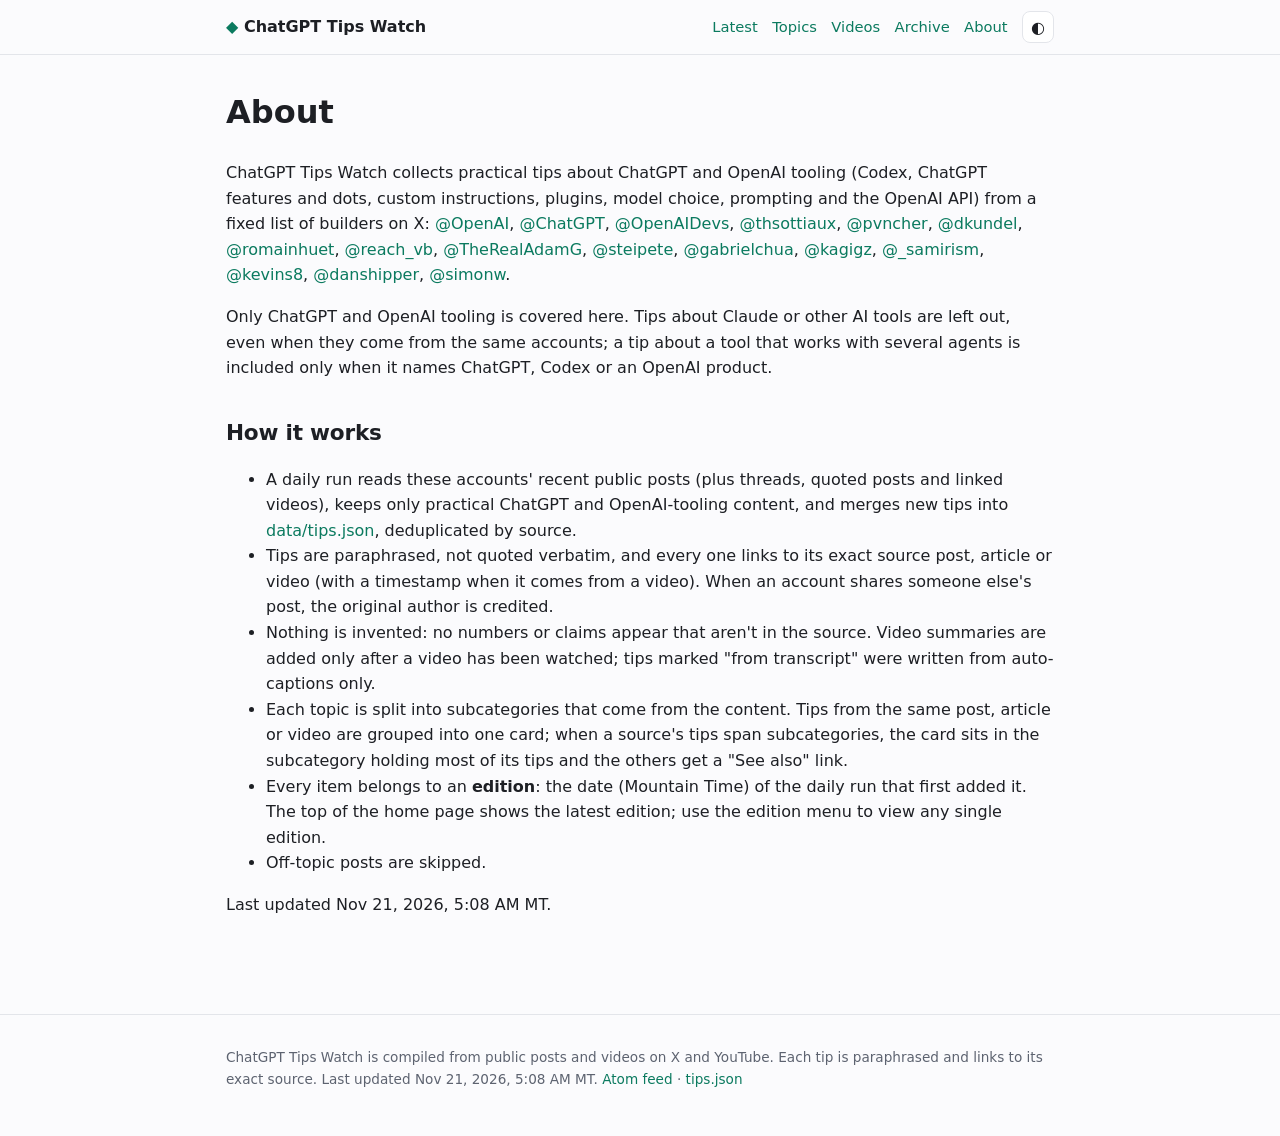
==== about/index.html @ 50415d3f "Daily update 2026-11-21" ====
<!DOCTYPE html>
<html lang="en">
<head>
<meta charset="utf-8">
<meta name="viewport" content="width=device-width, initial-scale=1">
<title>About · ChatGPT Tips Watch</title>
<meta name="description" content="What ChatGPT Tips Watch is and how it&#x27;s made.">
<link rel="canonical" href="https://cfmayer.github.io/chatgpt-tips-watch/about/">
<meta name="color-scheme" content="light dark">
<script>(function(){var d=document.documentElement,t=null;try{t=localStorage.getItem('theme')}catch(e){}if(t!=='light'&&t!=='dark'){t=window.matchMedia&&matchMedia('(prefers-color-scheme: dark)').matches?'dark':'light'}d.setAttribute('data-theme',t)})();</script>
<link rel="icon" href="../favicon.svg" type="image/svg+xml">
<link rel="alternate" type="application/atom+xml" title="ChatGPT Tips Watch (Atom feed)" href="https://cfmayer.github.io/chatgpt-tips-watch/feed.xml">
<link rel="stylesheet" href="../assets/site.css?v=15bbc7c3">
<meta property="og:site_name" content="ChatGPT Tips Watch">
<meta property="og:title" content="About · ChatGPT Tips Watch">
<meta property="og:description" content="What ChatGPT Tips Watch is and how it&#x27;s made.">
<meta property="og:type" content="website">
<meta property="og:url" content="https://cfmayer.github.io/chatgpt-tips-watch/about/">
</head>
<body>
<a class="skip" href="#main">Skip to content</a>
<header class="top">
  <div class="wrap top-in">
    <a class="brand" href="../"><span class="logo" aria-hidden="true">◆</span> ChatGPT Tips Watch</a>
    <nav>
      <a href="../#latest">Latest</a>
      <a href="../#topics">Topics</a>
      <a href="../?type=video#topics">Videos</a>
      <a href="../archive/">Archive</a>
      <a href="../about/">About</a>
      <button class="theme" type="button" aria-label="Toggle dark mode" onclick="(function(d){var t=d.getAttribute('data-theme')==='dark'?'light':'dark';d.setAttribute('data-theme',t);try{localStorage.setItem('theme',t)}catch(e){}})(document.documentElement)">◐</button>
    </nav>
  </div>
</header>

<main id="main" class="wrap prose">
<h1>About</h1>
<p>ChatGPT Tips Watch collects practical tips about ChatGPT and OpenAI tooling (Codex, ChatGPT features and dots, custom instructions, plugins, model choice, prompting and the OpenAI API) from a fixed list of builders on X: <a href="https://x.com/OpenAI" target="_blank" rel="noopener">@OpenAI</a>, <a href="https://x.com/ChatGPT" target="_blank" rel="noopener">@ChatGPT</a>, <a href="https://x.com/OpenAIDevs" target="_blank" rel="noopener">@OpenAIDevs</a>, <a href="https://x.com/thsottiaux" target="_blank" rel="noopener">@thsottiaux</a>, <a href="https://x.com/pvncher" target="_blank" rel="noopener">@pvncher</a>, <a href="https://x.com/dkundel" target="_blank" rel="noopener">@dkundel</a>, <a href="https://x.com/romainhuet" target="_blank" rel="noopener">@romainhuet</a>, <a href="https://x.com/reach_vb" target="_blank" rel="noopener">@reach_vb</a>, <a href="https://x.com/TheRealAdamG" target="_blank" rel="noopener">@TheRealAdamG</a>, <a href="https://x.com/steipete" target="_blank" rel="noopener">@steipete</a>, <a href="https://x.com/gabrielchua" target="_blank" rel="noopener">@gabrielchua</a>, <a href="https://x.com/kagigz" target="_blank" rel="noopener">@kagigz</a>, <a href="https://x.com/_samirism" target="_blank" rel="noopener">@_samirism</a>, <a href="https://x.com/kevins8" target="_blank" rel="noopener">@kevins8</a>, <a href="https://x.com/danshipper" target="_blank" rel="noopener">@danshipper</a>, <a href="https://x.com/simonw" target="_blank" rel="noopener">@simonw</a>.</p><p>Only ChatGPT and OpenAI tooling is covered here. Tips about Claude or other AI tools are left out, even when they come from the same accounts; a tip about a tool that works with several agents is included only when it names ChatGPT, Codex or an OpenAI product.</p>
<h2>How it works</h2>
<ul>
<li>A daily run reads these accounts' recent public posts (plus threads, quoted posts and linked videos), keeps only practical ChatGPT and OpenAI-tooling content, and merges new tips into <a href="../data/tips.json">data/tips.json</a>, deduplicated by source.</li>
<li>Tips are paraphrased, not quoted verbatim, and every one links to its exact source post, article or video (with a timestamp when it comes from a video). When an account shares someone else's post, the original author is credited.</li>
<li>Nothing is invented: no numbers or claims appear that aren't in the source. Video summaries are added only after a video has been watched; tips marked "from transcript" were written from auto-captions only.</li>
<li>Each topic is split into subcategories that come from the content. Tips from the same post, article or video are grouped into one card; when a source's tips span subcategories, the card sits in the subcategory holding most of its tips and the others get a "See also" link.</li>
<li>Every item belongs to an <strong>edition</strong>: the date (Mountain Time) of the daily run that first added it. The top of the home page shows the latest edition; use the edition menu to view any single edition.</li>
<li>Off-topic posts are skipped.</li>
</ul>
<p>Last updated Nov 21, 2026, 5:08 AM MT.</p>
</main>
<footer class="foot"><div class="wrap">
<p>ChatGPT Tips Watch is compiled from public posts and videos on X and YouTube. Each tip is paraphrased and links to its exact source. Last updated Nov 21, 2026, 5:08 AM MT. <a href="https://cfmayer.github.io/chatgpt-tips-watch/feed.xml">Atom feed</a> · <a href="../data/tips.json">tips.json</a></p>
</div></footer>
</body></html>
---- assets/site.css ----
:root{--bg:#fbfbfd;--fg:#1d1f24;--muted:#5d6370;--card:#fff;--line:#e3e5ea;--accent:#0b7a5f;--accent-soft:#dff3ec;--ok:#2b8a3e;--warn:#b26a00;--tr:#7048e8}
[data-theme=dark]{--bg:#111318;--fg:#e6e8ee;--muted:#9aa1ae;--card:#1a1d24;--line:#2b2f39;--accent:#5fd3ae;--accent-soft:#1c3a31;--ok:#69db7c;--warn:#ffc078;--tr:#b197fc}
*{box-sizing:border-box}
html{scroll-behavior:smooth;scroll-padding-top:4.5rem}
body{margin:0;background:var(--bg);color:var(--fg);font:16px/1.6 system-ui,-apple-system,"Segoe UI",Roboto,Helvetica,Arial,sans-serif;-webkit-text-size-adjust:100%}
a{color:var(--accent);text-decoration:none}a:hover{text-decoration:underline}
.wrap{max-width:860px;margin:0 auto;padding:0 1rem}
.skip{position:absolute;left:-999px}.skip:focus{left:1rem;top:1rem;background:var(--card);padding:.5rem;z-index:9}
.sr{position:absolute;width:1px;height:1px;overflow:hidden;clip:rect(0 0 0 0)}
.top{position:sticky;top:0;z-index:5;background:color-mix(in srgb,var(--bg) 88%,transparent);backdrop-filter:blur(8px);border-bottom:1px solid var(--line)}
.top-in{display:flex;align-items:center;justify-content:space-between;gap:1rem;height:3.4rem}
.brand{font-weight:700;color:var(--fg);white-space:nowrap}.logo{color:var(--accent)}
.top nav{display:flex;gap:.9rem;align-items:center;font-size:.92rem;overflow-x:auto}
.theme{border:1px solid var(--line);background:var(--card);color:var(--fg);border-radius:8px;width:2rem;height:2rem;cursor:pointer;font-size:1rem}
.hero{padding:2rem 0 .5rem}.hero h1{font-size:2.1rem;margin:0 0 .3rem;letter-spacing:-.02em}
.lede{color:var(--muted);margin:.2rem 0 .6rem;font-size:1.05rem}.stats{font-size:.92rem;color:var(--muted);margin:0}
.controls{position:sticky;top:3.4rem;z-index:4;background:var(--bg);padding:.8rem 0 .5rem;border-bottom:1px solid var(--line);display:grid;grid-template-columns:1fr;gap:.5rem}
.selects{display:grid;grid-template-columns:repeat(4,1fr);gap:.4rem}
.selects select{font:inherit;font-size:.88rem;padding:.45rem .5rem;border:1px solid var(--line);border-radius:10px;background:var(--card);color:var(--fg);width:100%;min-width:0}
#q,#aq{font:inherit;padding:.6rem .8rem;border:1px solid var(--line);border-radius:10px;background:var(--card);color:var(--fg);width:100%}
#q:focus,#aq:focus,.selects select:focus{outline:2px solid var(--accent);outline-offset:1px}
.chips{grid-column:1/-1;display:flex;gap:.4rem;overflow-x:auto;padding-bottom:.2rem;scrollbar-width:thin}
.chip{font:inherit;font-size:.85rem;white-space:nowrap;border:1px solid var(--line);background:var(--card);color:var(--fg);border-radius:999px;padding:.25rem .7rem;cursor:pointer}
.chip span{color:var(--muted);font-size:.78rem}.chip[aria-pressed=true]{background:var(--accent);border-color:var(--accent);color:#fff}.chip[aria-pressed=true] span{color:#fff}
.status{grid-column:1/-1;margin:0;font-size:.85rem;color:var(--muted);min-height:1.2em}
h2{font-size:1.35rem;margin:2.2rem 0 .8rem;letter-spacing:-.01em}.count{font-size:.85rem;color:var(--muted);font-weight:500;background:var(--accent-soft);border-radius:999px;padding:.05rem .55rem;vertical-align:middle}
.hint{color:var(--muted);font-size:.9rem;margin-top:-.4rem}
.toc ul{list-style:none;padding:0;margin:0}.tocl{display:grid;grid-template-columns:repeat(auto-fill,minmax(250px,1fr));gap:.8rem 1.2rem}.toc li span{color:var(--muted);font-size:.85rem}.toc .tt{font-weight:600}.tocl ul{margin:.2rem 0 0 .2rem;padding-left:.7rem;border-left:2px solid var(--line);font-size:.9rem}
.card{background:var(--card);border:1px solid var(--line);border-radius:12px;padding:.9rem 1rem;margin:.7rem 0}
.card:target,.t:target{outline:2px solid var(--accent);outline-offset:2px;border-radius:6px}
.card h3{font-size:1.04rem;margin:.25rem 0 .35rem;line-height:1.35}
.card p{margin:.3rem 0}
.meta{display:flex;flex-wrap:wrap;gap:.25rem .7rem;font-size:.82rem;color:var(--muted);align-items:center}
.topic-pill{background:var(--accent-soft);border-radius:999px;padding:.05rem .55rem;font-weight:600}
.credit{font-style:italic}
.note{font-size:.82rem;color:var(--tr)}
.src{font-size:.86rem}.perma{color:var(--muted)}
.badge{display:inline-block;font-size:.75rem;font-weight:600;border-radius:6px;padding:.05rem .45rem;margin-right:.3rem;border:1px solid currentColor}
.badge.ok{color:var(--ok)}.badge.wait{color:var(--warn)}.badge.tr{color:var(--tr)}.badge.skip{color:var(--muted)}
.empty{color:var(--muted)}
.tablewrap{overflow-x:auto;margin-top:1rem}
table.archive{border-collapse:collapse;width:100%;font-size:.9rem}
.archive th,.archive td{text-align:left;padding:.45rem .5rem;border-bottom:1px solid var(--line);vertical-align:top}
.archive td:first-child{white-space:nowrap;color:var(--muted)}
.prose{padding-bottom:2rem}.prose h1{margin-top:2rem}
.foot{border-top:1px solid var(--line);margin-top:3rem;padding:1.2rem 0 2rem;color:var(--muted);font-size:.85rem}
h3.sch{font-size:1.02rem;margin:1.4rem 0 .4rem;color:var(--muted);text-transform:uppercase;letter-spacing:.04em}
.card h3 .n{font-size:.78rem;color:var(--muted);font-weight:500}
.card .sum{color:var(--fg);font-size:.95rem}
ul.tips{margin:.5rem 0 .3rem;padding-left:1.1rem}ul.tips li{margin:.35rem 0}
.t .credit,.t .tsrc,.t .xsub{font-size:.8rem}.t .credit{color:var(--muted)}
.xsub{background:var(--accent-soft);border-radius:999px;padding:0 .45rem;white-space:nowrap}
.ts{font-variant-numeric:tabular-nums;font-size:.82rem;font-weight:600;white-space:nowrap}span.ts{color:var(--muted)}
.type{font-weight:600;color:var(--fg)}.type.video{color:var(--tr)}.type.article{color:var(--ok)}
.badge.ed{color:var(--muted);font-weight:500}
.seealso{font-size:.88rem;color:var(--muted);margin:.3rem 0 .8rem;padding:.4rem .7rem;border-left:3px solid var(--accent-soft)}.seealso ul{list-style:none;margin:.1rem 0 0;padding:0}.seealso span{font-size:.82rem}
.latest{background:var(--card);border:1px solid var(--accent);border-radius:14px;padding:.8rem 1rem;margin:1rem 0}
.latest h2{margin:.1rem 0 .3rem}.kicker{margin:0;font-size:.78rem;text-transform:uppercase;letter-spacing:.08em;color:var(--accent);font-weight:700}
.latest .hint{margin:.2rem 0 .5rem}
.btn{font:inherit;font-size:.88rem;border:1px solid var(--accent);background:var(--accent);color:#fff;border-radius:8px;padding:.3rem .8rem;cursor:pointer}
.linkbtn{font:inherit;border:0;background:none;color:var(--accent);cursor:pointer;padding:0;text-decoration:underline}
.edindex{margin-top:.6rem}.edindex summary{cursor:pointer;font-weight:600;font-size:.92rem}
.eitopic h3{font-size:.95rem;margin:.8rem 0 .2rem}.eisub h4{font-size:.82rem;margin:.3rem 0 .1rem;color:var(--muted);font-weight:600}
.eisub ul{margin:0;padding-left:1.1rem;font-size:.88rem}.eisub li span{color:var(--muted);font-size:.78rem}
.wide{max-width:1100px}
@media (max-width:600px){.controls{position:static}.selects{grid-template-columns:1fr 1fr}.card{padding:.8rem .8rem}ul.tips{padding-left:1rem}.hero h1{font-size:1.7rem}.controls{grid-template-columns:1fr}.top nav a:nth-child(1),.top nav a:nth-child(2){display:none}}
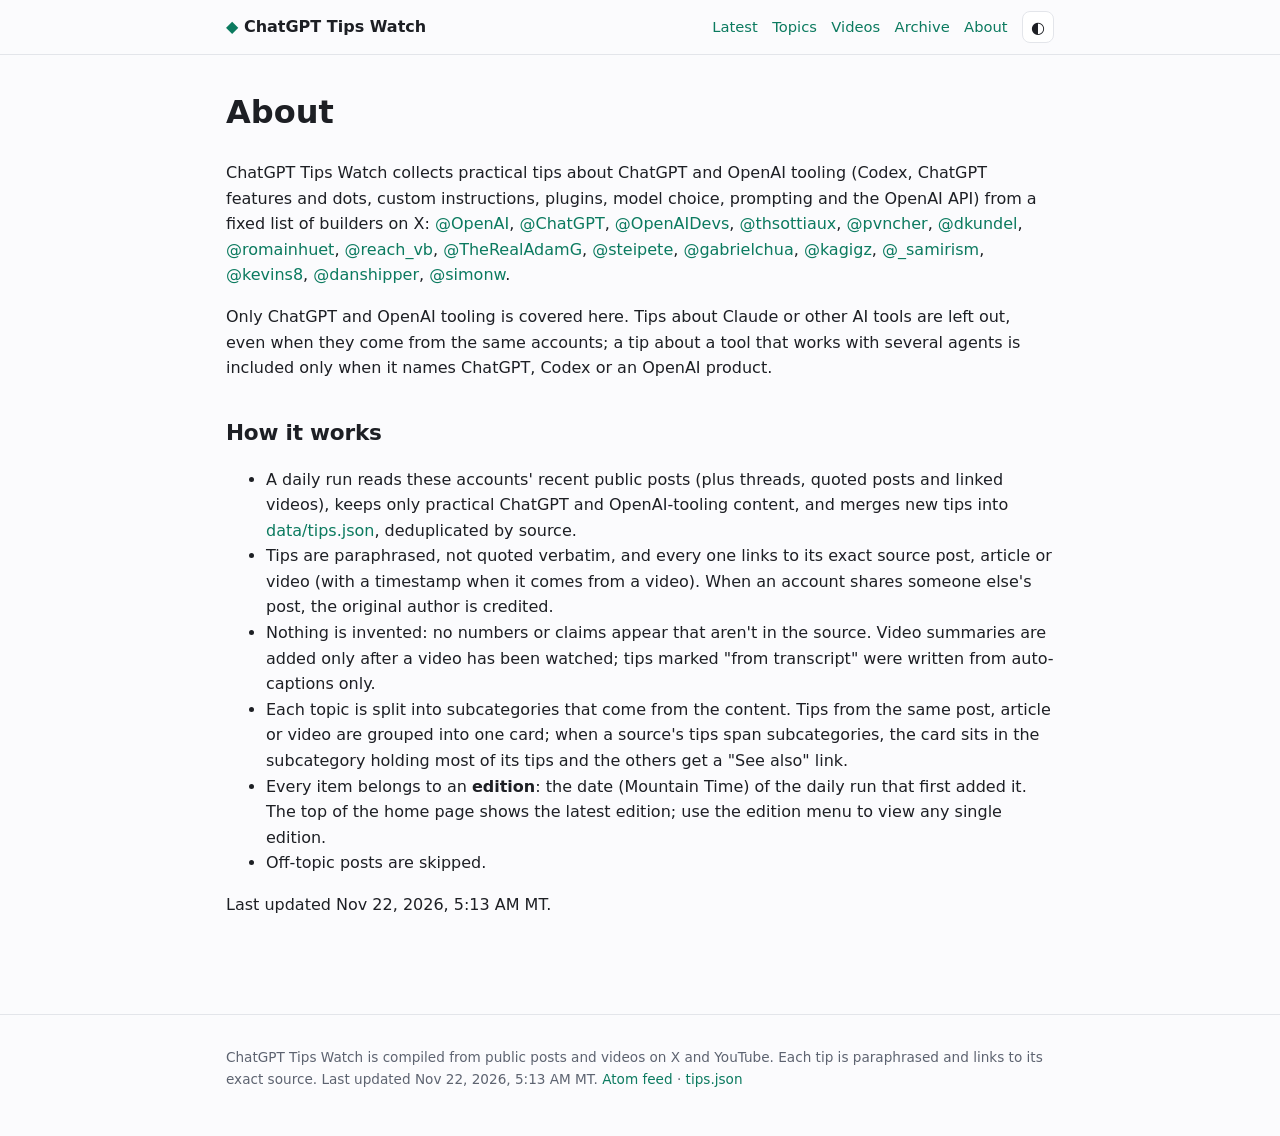
==== commit 38255f1c: "Daily update 2026-11-22" ====
--- a/about/index.html
+++ b/about/index.html
@@ -45,9 +45,9 @@
 <li>Every item belongs to an <strong>edition</strong>: the date (Mountain Time) of the daily run that first added it. The top of the home page shows the latest edition; use the edition menu to view any single edition.</li>
 <li>Off-topic posts are skipped.</li>
 </ul>
-<p>Last updated Nov 21, 2026, 5:08 AM MT.</p>
+<p>Last updated Nov 22, 2026, 5:13 AM MT.</p>
 </main>
 <footer class="foot"><div class="wrap">
-<p>ChatGPT Tips Watch is compiled from public posts and videos on X and YouTube. Each tip is paraphrased and links to its exact source. Last updated Nov 21, 2026, 5:08 AM MT. <a href="https://cfmayer.github.io/chatgpt-tips-watch/feed.xml">Atom feed</a> · <a href="../data/tips.json">tips.json</a></p>
+<p>ChatGPT Tips Watch is compiled from public posts and videos on X and YouTube. Each tip is paraphrased and links to its exact source. Last updated Nov 22, 2026, 5:13 AM MT. <a href="https://cfmayer.github.io/chatgpt-tips-watch/feed.xml">Atom feed</a> · <a href="../data/tips.json">tips.json</a></p>
 </div></footer>
 </body></html>
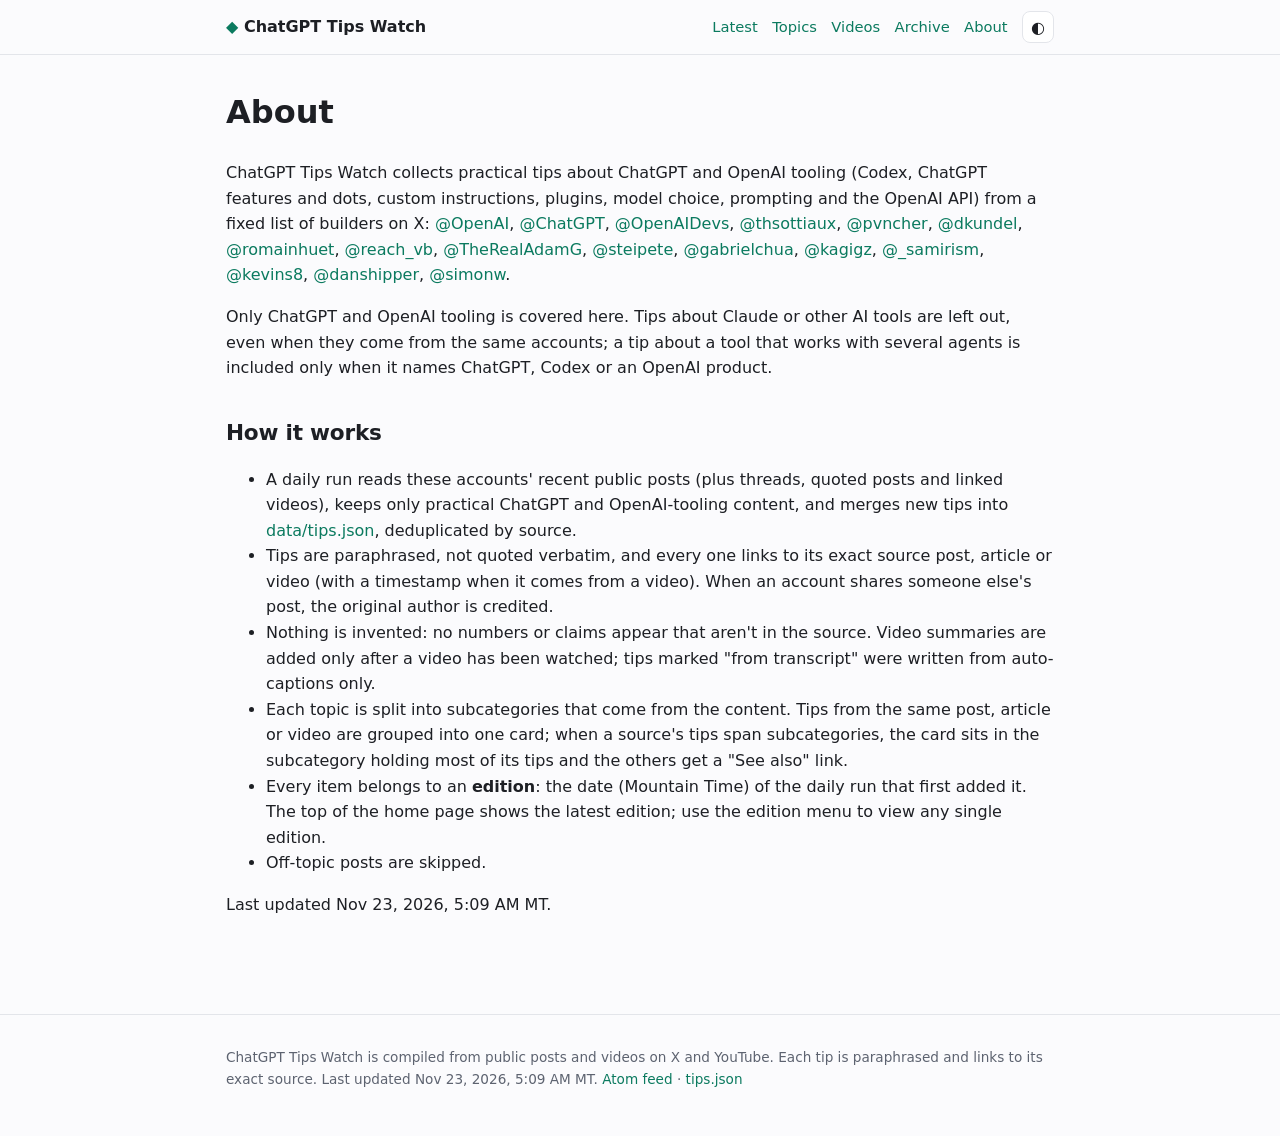
==== commit 8712b14c: "Daily update 2026-11-23" ====
--- a/about/index.html
+++ b/about/index.html
@@ -45,9 +45,9 @@
 <li>Every item belongs to an <strong>edition</strong>: the date (Mountain Time) of the daily run that first added it. The top of the home page shows the latest edition; use the edition menu to view any single edition.</li>
 <li>Off-topic posts are skipped.</li>
 </ul>
-<p>Last updated Nov 22, 2026, 5:13 AM MT.</p>
+<p>Last updated Nov 23, 2026, 5:09 AM MT.</p>
 </main>
 <footer class="foot"><div class="wrap">
-<p>ChatGPT Tips Watch is compiled from public posts and videos on X and YouTube. Each tip is paraphrased and links to its exact source. Last updated Nov 22, 2026, 5:13 AM MT. <a href="https://cfmayer.github.io/chatgpt-tips-watch/feed.xml">Atom feed</a> · <a href="../data/tips.json">tips.json</a></p>
+<p>ChatGPT Tips Watch is compiled from public posts and videos on X and YouTube. Each tip is paraphrased and links to its exact source. Last updated Nov 23, 2026, 5:09 AM MT. <a href="https://cfmayer.github.io/chatgpt-tips-watch/feed.xml">Atom feed</a> · <a href="../data/tips.json">tips.json</a></p>
 </div></footer>
 </body></html>
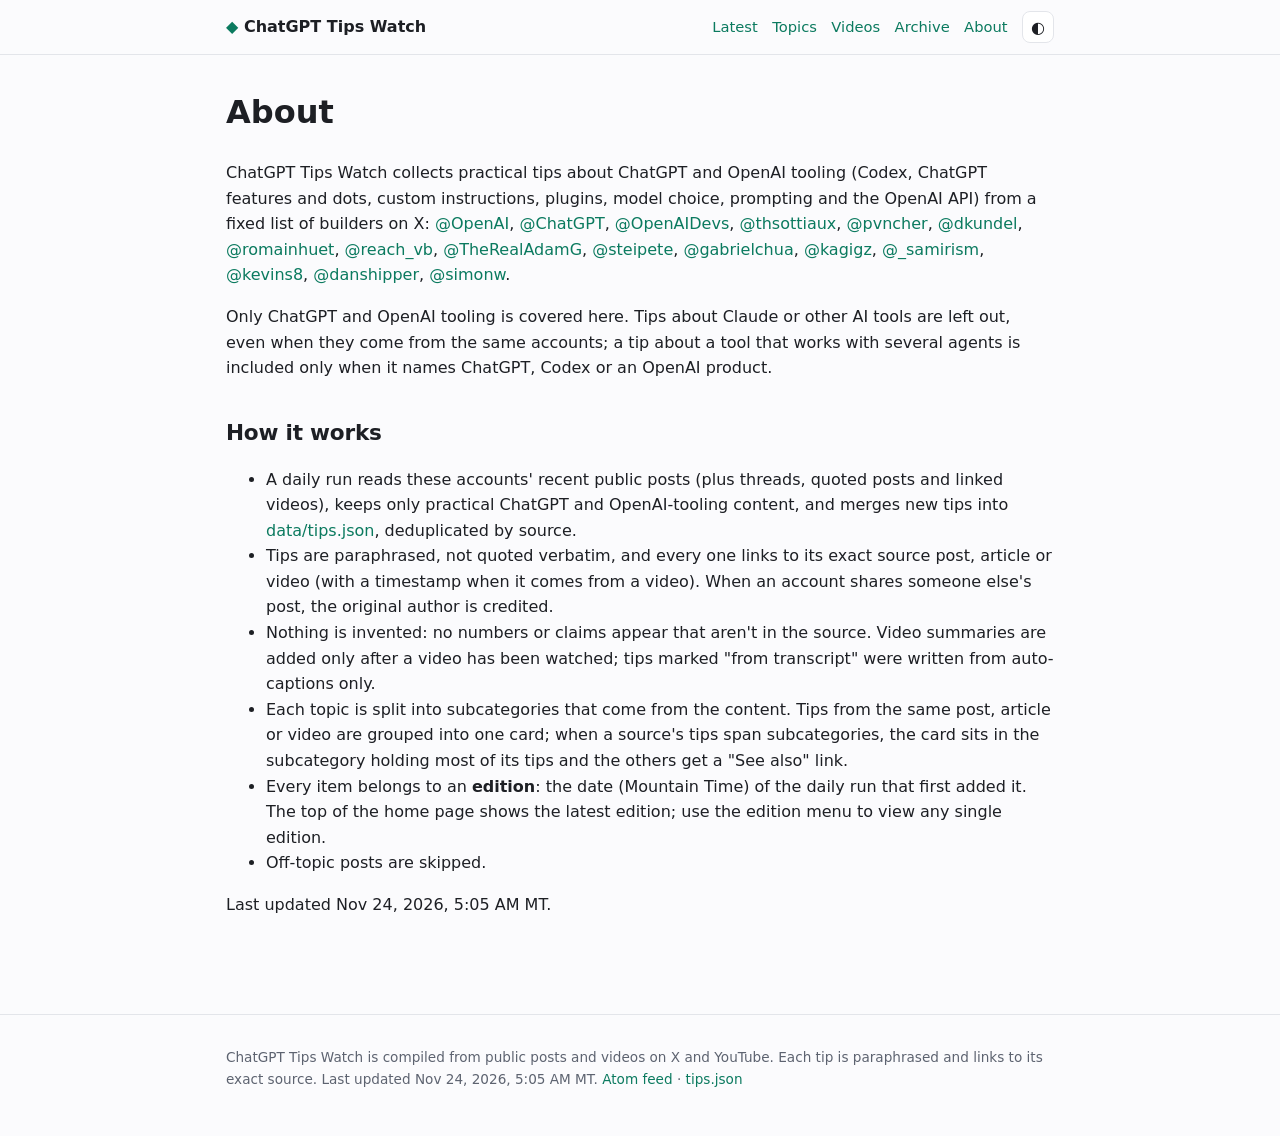
==== commit 3666b862: "Daily update 2026-11-24" ====
--- a/about/index.html
+++ b/about/index.html
@@ -45,9 +45,9 @@
 <li>Every item belongs to an <strong>edition</strong>: the date (Mountain Time) of the daily run that first added it. The top of the home page shows the latest edition; use the edition menu to view any single edition.</li>
 <li>Off-topic posts are skipped.</li>
 </ul>
-<p>Last updated Nov 23, 2026, 5:09 AM MT.</p>
+<p>Last updated Nov 24, 2026, 5:05 AM MT.</p>
 </main>
 <footer class="foot"><div class="wrap">
-<p>ChatGPT Tips Watch is compiled from public posts and videos on X and YouTube. Each tip is paraphrased and links to its exact source. Last updated Nov 23, 2026, 5:09 AM MT. <a href="https://cfmayer.github.io/chatgpt-tips-watch/feed.xml">Atom feed</a> · <a href="../data/tips.json">tips.json</a></p>
+<p>ChatGPT Tips Watch is compiled from public posts and videos on X and YouTube. Each tip is paraphrased and links to its exact source. Last updated Nov 24, 2026, 5:05 AM MT. <a href="https://cfmayer.github.io/chatgpt-tips-watch/feed.xml">Atom feed</a> · <a href="../data/tips.json">tips.json</a></p>
 </div></footer>
 </body></html>
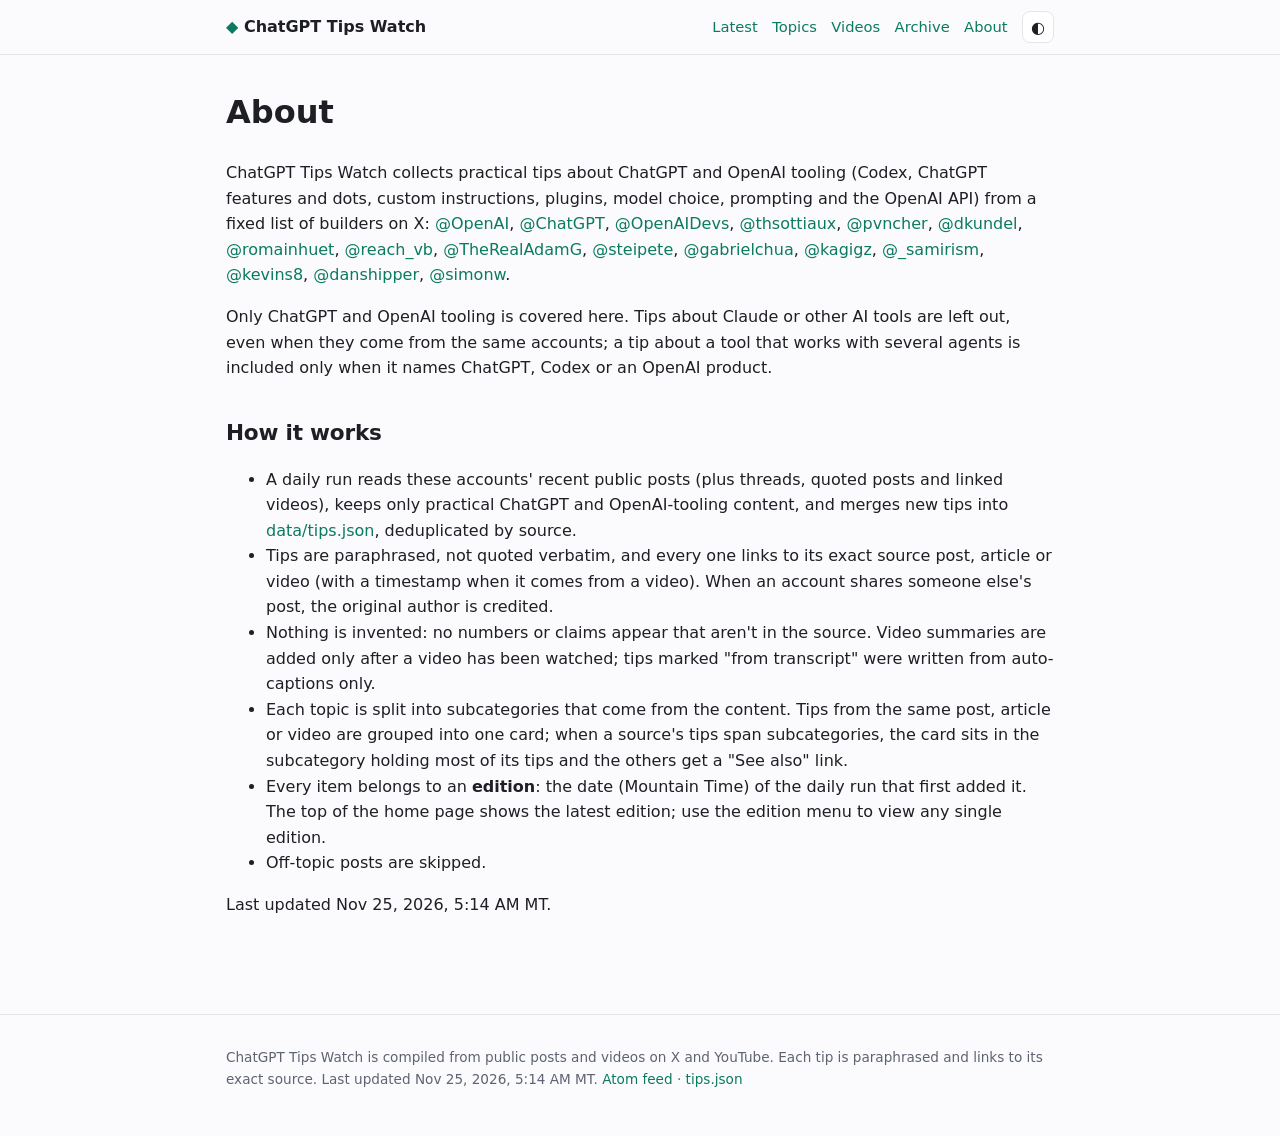
==== commit c78835e9: "Daily update 2026-11-25" ====
--- a/about/index.html
+++ b/about/index.html
@@ -45,9 +45,9 @@
 <li>Every item belongs to an <strong>edition</strong>: the date (Mountain Time) of the daily run that first added it. The top of the home page shows the latest edition; use the edition menu to view any single edition.</li>
 <li>Off-topic posts are skipped.</li>
 </ul>
-<p>Last updated Nov 24, 2026, 5:05 AM MT.</p>
+<p>Last updated Nov 25, 2026, 5:14 AM MT.</p>
 </main>
 <footer class="foot"><div class="wrap">
-<p>ChatGPT Tips Watch is compiled from public posts and videos on X and YouTube. Each tip is paraphrased and links to its exact source. Last updated Nov 24, 2026, 5:05 AM MT. <a href="https://cfmayer.github.io/chatgpt-tips-watch/feed.xml">Atom feed</a> · <a href="../data/tips.json">tips.json</a></p>
+<p>ChatGPT Tips Watch is compiled from public posts and videos on X and YouTube. Each tip is paraphrased and links to its exact source. Last updated Nov 25, 2026, 5:14 AM MT. <a href="https://cfmayer.github.io/chatgpt-tips-watch/feed.xml">Atom feed</a> · <a href="../data/tips.json">tips.json</a></p>
 </div></footer>
 </body></html>
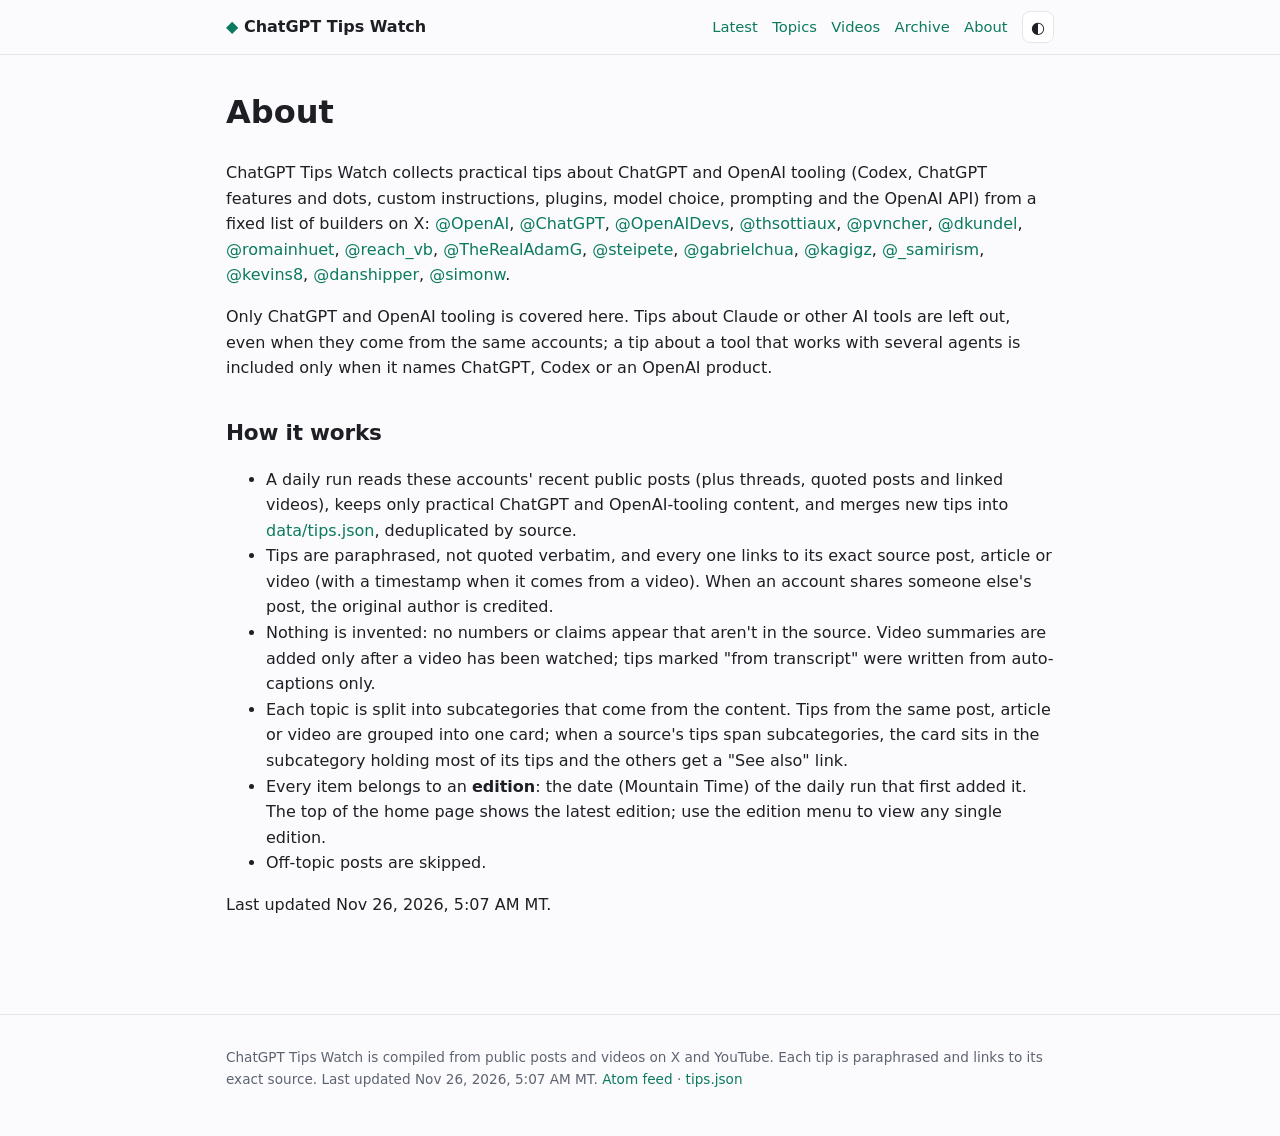
==== commit c9f38bb3: "Daily update 2026-11-26" ====
--- a/about/index.html
+++ b/about/index.html
@@ -45,9 +45,9 @@
 <li>Every item belongs to an <strong>edition</strong>: the date (Mountain Time) of the daily run that first added it. The top of the home page shows the latest edition; use the edition menu to view any single edition.</li>
 <li>Off-topic posts are skipped.</li>
 </ul>
-<p>Last updated Nov 25, 2026, 5:14 AM MT.</p>
+<p>Last updated Nov 26, 2026, 5:07 AM MT.</p>
 </main>
 <footer class="foot"><div class="wrap">
-<p>ChatGPT Tips Watch is compiled from public posts and videos on X and YouTube. Each tip is paraphrased and links to its exact source. Last updated Nov 25, 2026, 5:14 AM MT. <a href="https://cfmayer.github.io/chatgpt-tips-watch/feed.xml">Atom feed</a> · <a href="../data/tips.json">tips.json</a></p>
+<p>ChatGPT Tips Watch is compiled from public posts and videos on X and YouTube. Each tip is paraphrased and links to its exact source. Last updated Nov 26, 2026, 5:07 AM MT. <a href="https://cfmayer.github.io/chatgpt-tips-watch/feed.xml">Atom feed</a> · <a href="../data/tips.json">tips.json</a></p>
 </div></footer>
 </body></html>
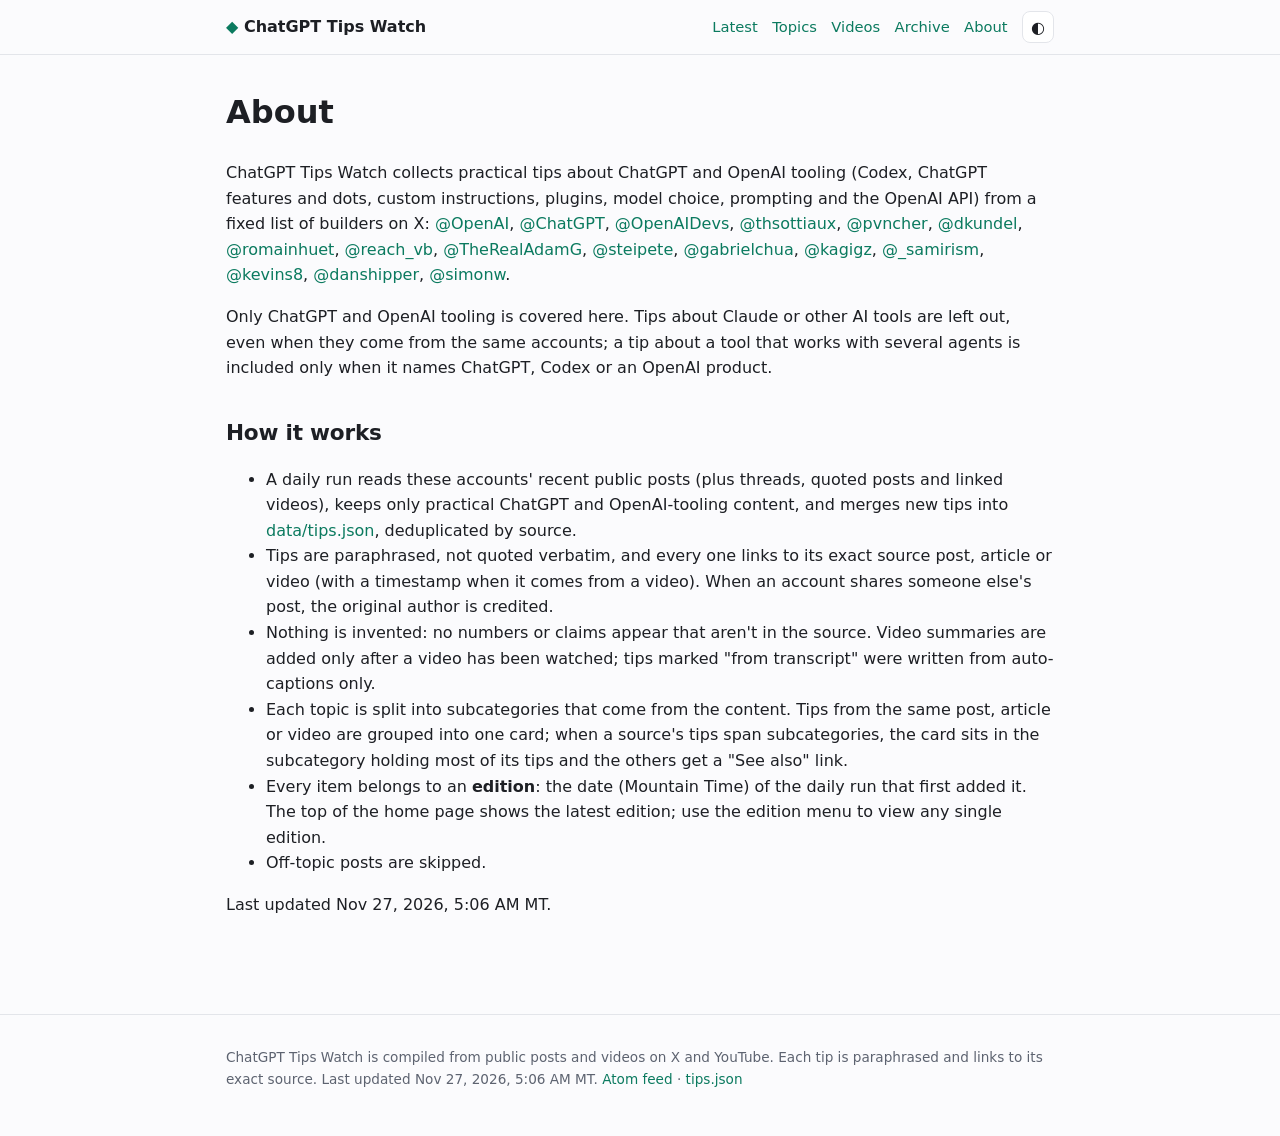
==== commit 3da5e950: "Daily update 2026-11-27" ====
--- a/about/index.html
+++ b/about/index.html
@@ -45,9 +45,9 @@
 <li>Every item belongs to an <strong>edition</strong>: the date (Mountain Time) of the daily run that first added it. The top of the home page shows the latest edition; use the edition menu to view any single edition.</li>
 <li>Off-topic posts are skipped.</li>
 </ul>
-<p>Last updated Nov 26, 2026, 5:07 AM MT.</p>
+<p>Last updated Nov 27, 2026, 5:06 AM MT.</p>
 </main>
 <footer class="foot"><div class="wrap">
-<p>ChatGPT Tips Watch is compiled from public posts and videos on X and YouTube. Each tip is paraphrased and links to its exact source. Last updated Nov 26, 2026, 5:07 AM MT. <a href="https://cfmayer.github.io/chatgpt-tips-watch/feed.xml">Atom feed</a> · <a href="../data/tips.json">tips.json</a></p>
+<p>ChatGPT Tips Watch is compiled from public posts and videos on X and YouTube. Each tip is paraphrased and links to its exact source. Last updated Nov 27, 2026, 5:06 AM MT. <a href="https://cfmayer.github.io/chatgpt-tips-watch/feed.xml">Atom feed</a> · <a href="../data/tips.json">tips.json</a></p>
 </div></footer>
 </body></html>
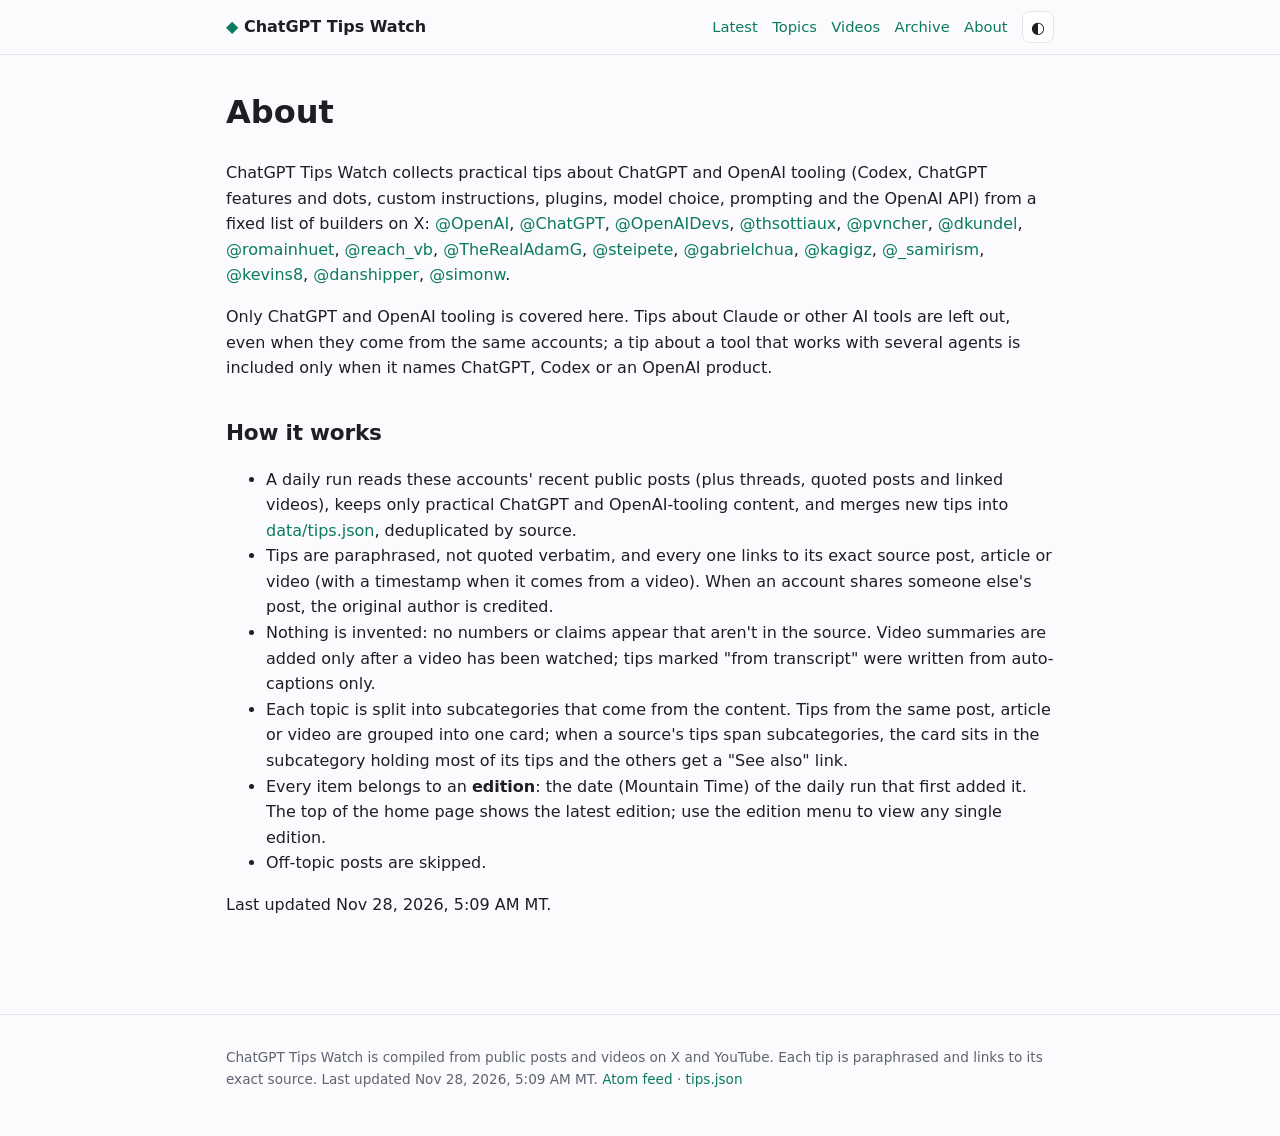
==== commit bc6755ea: "Daily update 2026-11-28" ====
--- a/about/index.html
+++ b/about/index.html
@@ -45,9 +45,9 @@
 <li>Every item belongs to an <strong>edition</strong>: the date (Mountain Time) of the daily run that first added it. The top of the home page shows the latest edition; use the edition menu to view any single edition.</li>
 <li>Off-topic posts are skipped.</li>
 </ul>
-<p>Last updated Nov 27, 2026, 5:06 AM MT.</p>
+<p>Last updated Nov 28, 2026, 5:09 AM MT.</p>
 </main>
 <footer class="foot"><div class="wrap">
-<p>ChatGPT Tips Watch is compiled from public posts and videos on X and YouTube. Each tip is paraphrased and links to its exact source. Last updated Nov 27, 2026, 5:06 AM MT. <a href="https://cfmayer.github.io/chatgpt-tips-watch/feed.xml">Atom feed</a> · <a href="../data/tips.json">tips.json</a></p>
+<p>ChatGPT Tips Watch is compiled from public posts and videos on X and YouTube. Each tip is paraphrased and links to its exact source. Last updated Nov 28, 2026, 5:09 AM MT. <a href="https://cfmayer.github.io/chatgpt-tips-watch/feed.xml">Atom feed</a> · <a href="../data/tips.json">tips.json</a></p>
 </div></footer>
 </body></html>
